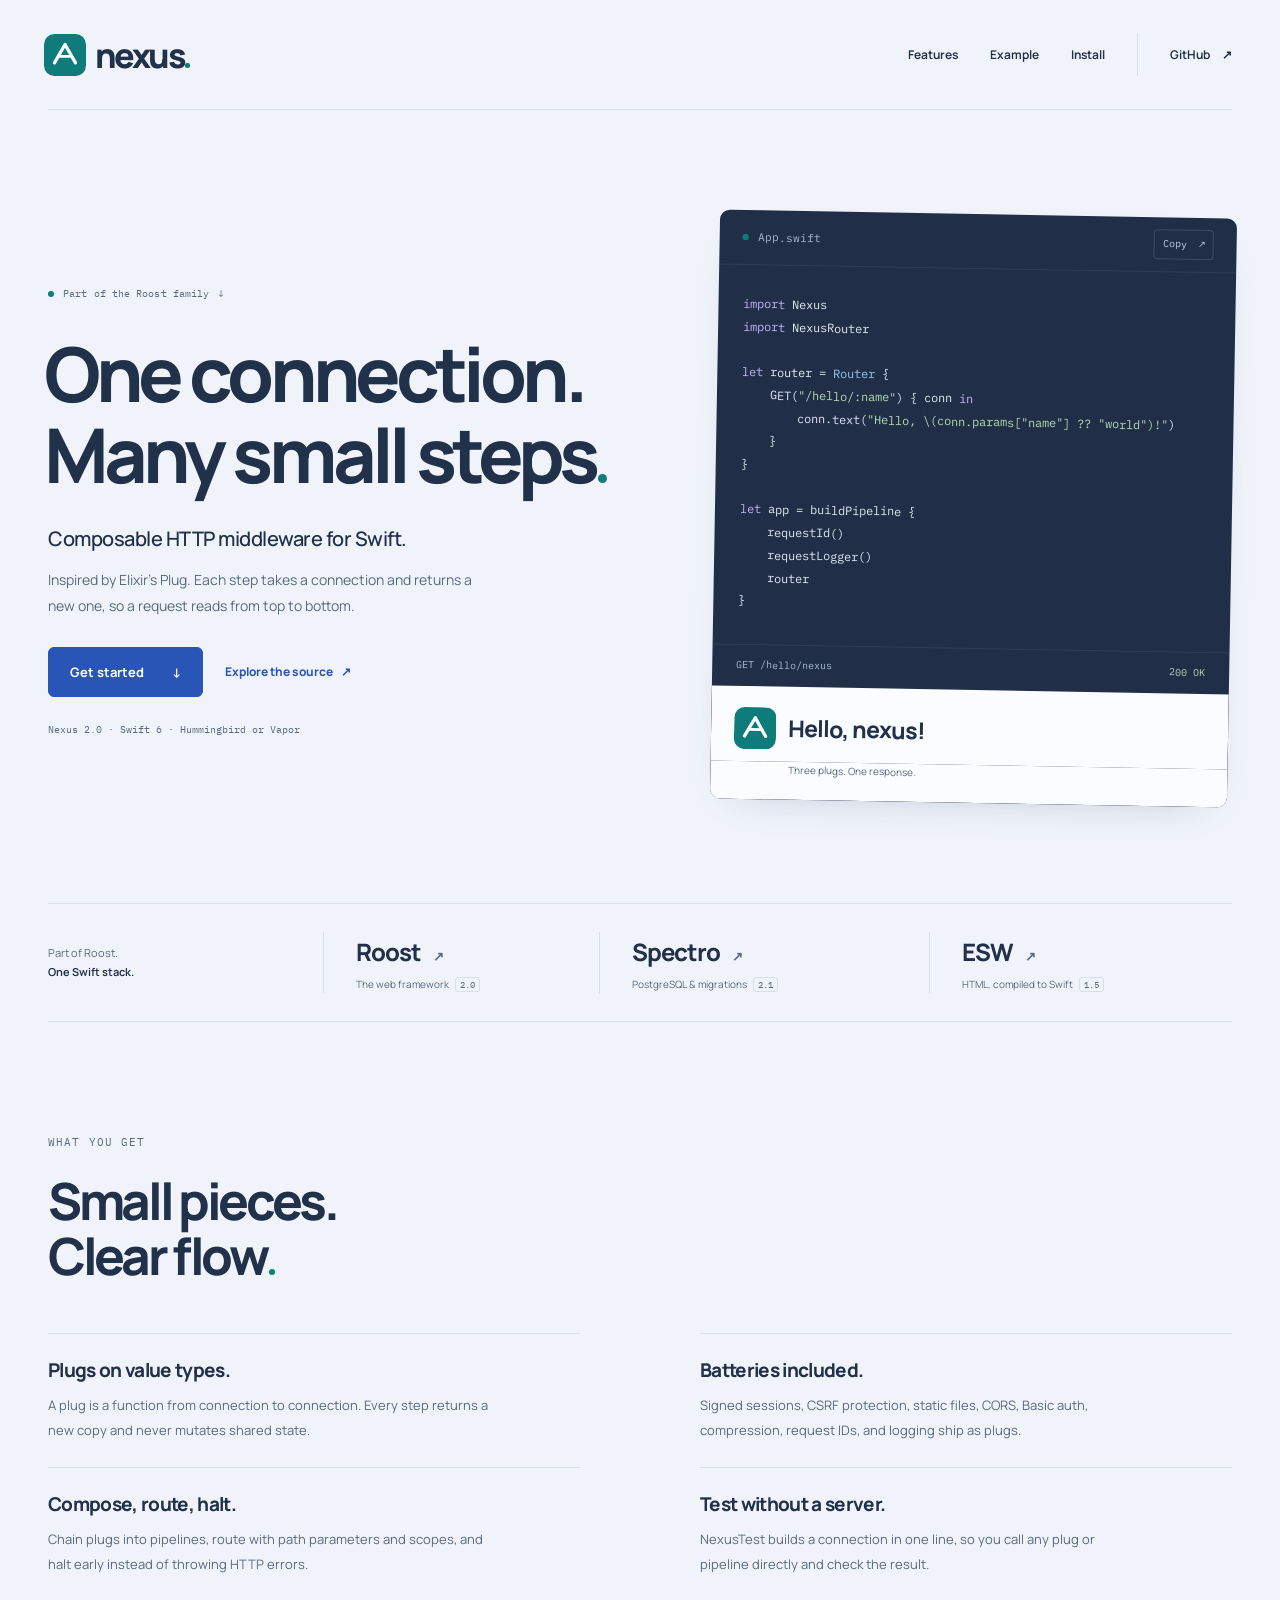
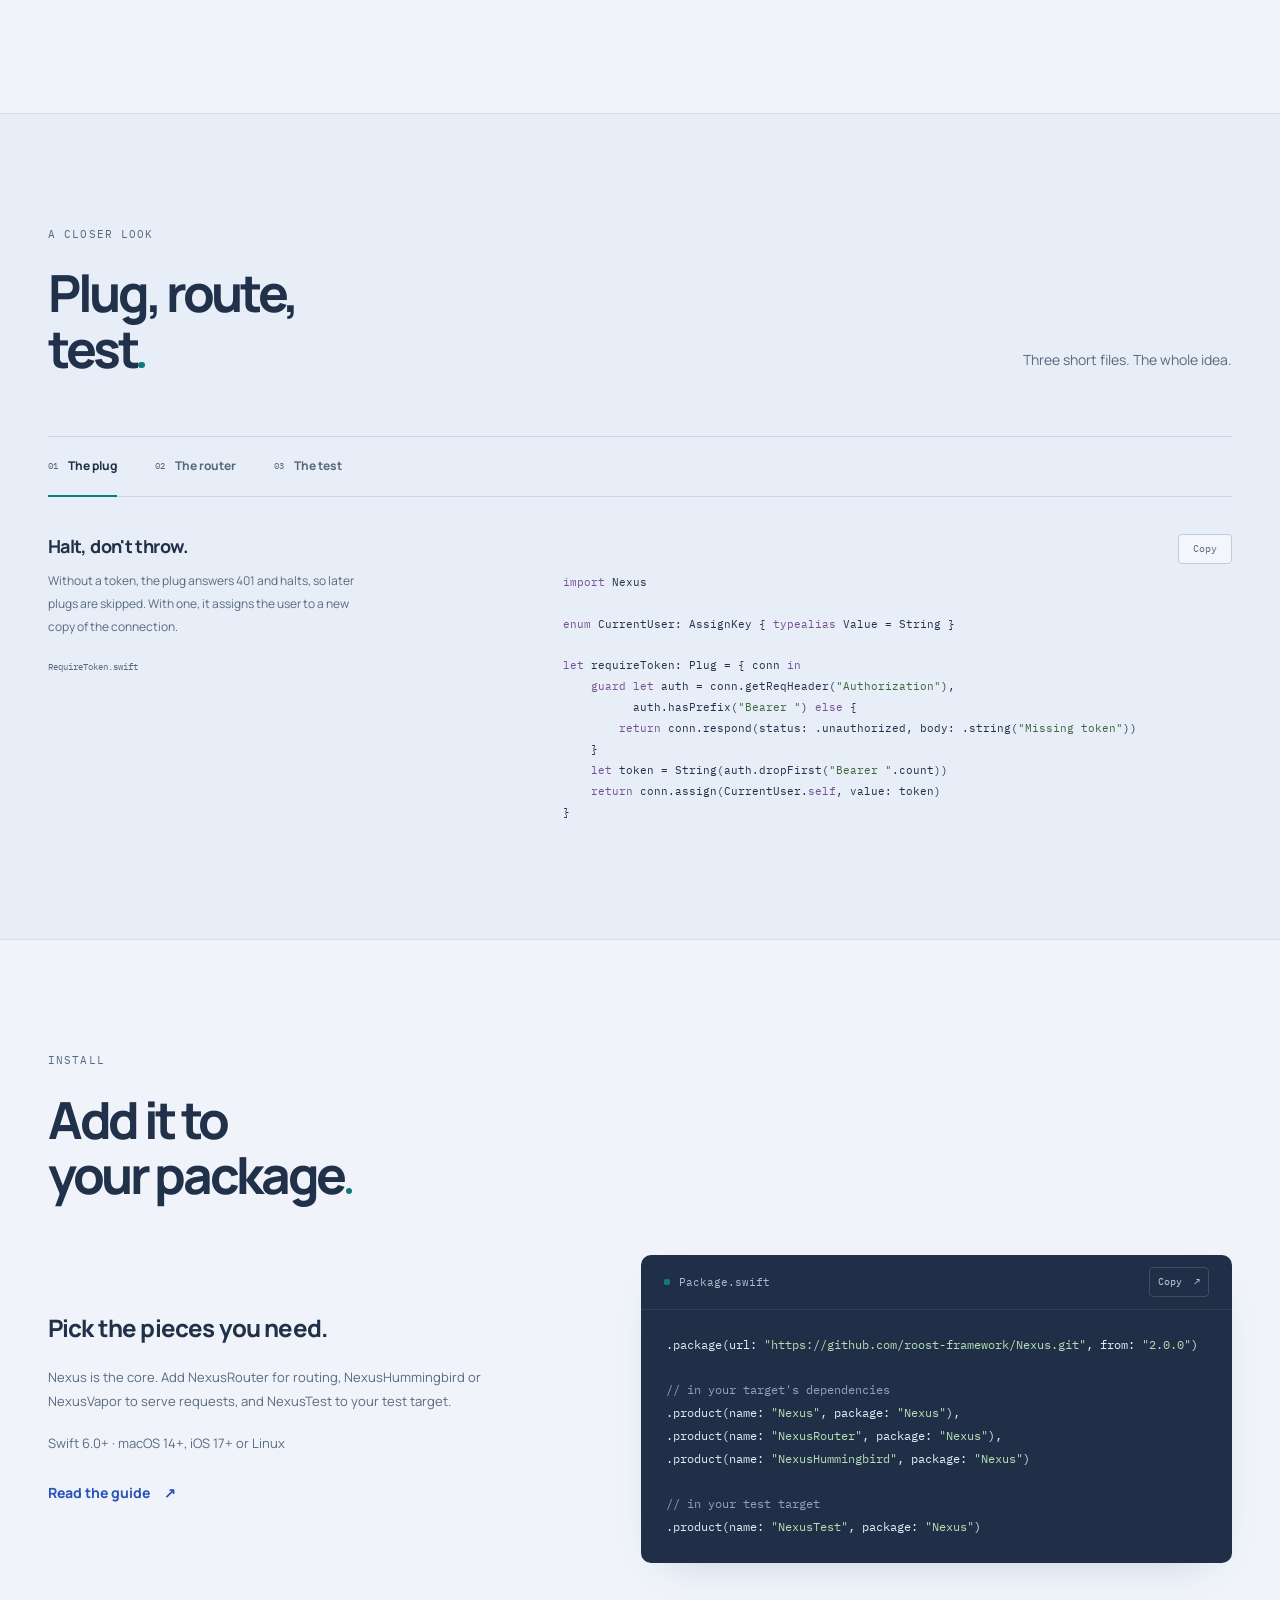
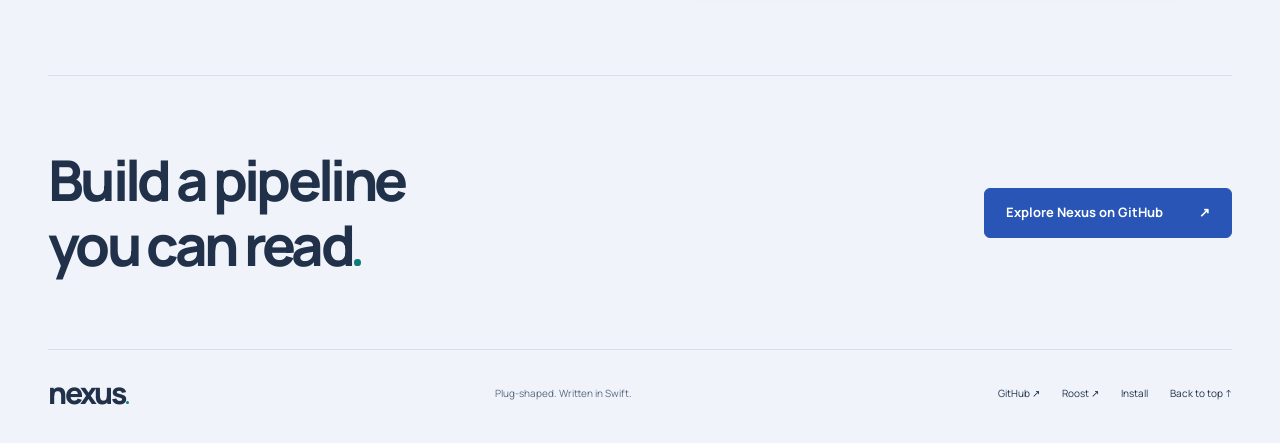
==== website/index.html @ 9f1c55c7 "docs: add the Nexus website in the Roost style" ====
<!doctype html>
<html lang="en">
  <head>
    <meta charset="utf-8" />
    <meta name="viewport" content="width=device-width, initial-scale=1" />
    <meta name="theme-color" content="#f0f4fa" />
    <meta
      name="description"
      content="Nexus is a composable HTTP middleware pipeline for Swift, inspired by Elixir's Plug: value-type connections, routing, built-in plugs, and tests without a server. Part of the Roost family."
    />
    <title>Nexus. — One connection. Many small steps.</title>
    <link rel="canonical" href="https://roost-framework.github.io/Nexus/" />
    <meta property="og:type" content="website" />
    <meta property="og:title" content="Nexus. — One connection. Many small steps." />
    <meta
      property="og:description"
      content="Composable HTTP middleware for Swift, inspired by Elixir's Plug."
    />
    <meta property="og:url" content="https://roost-framework.github.io/Nexus/" />
    <meta name="twitter:card" content="summary" />
    <link rel="icon" type="image/svg+xml" href="assets/mark.svg" />
    <link
      rel="preload"
      href="assets/fonts/manrope.ttf"
      as="font"
      type="font/ttf"
      crossorigin
    />
    <link rel="stylesheet" href="style.css" />
    <script src="script.js" defer></script>
  </head>
  <body>
    <a class="skip-link" href="#main">Skip to content</a>
    <header class="site-header wrap">
      <a class="brand" href="./" aria-label="Nexus home"
        ><img src="assets/mark.svg" width="42" height="42" alt="" /><span
          >nexus<span class="accent">.</span></span
        ></a
      >
      <nav aria-label="Main navigation">
        <a href="#features">Features</a>
        <a href="#example">Example</a>
        <a href="#install">Install</a>
        <a class="nav-github" href="https://github.com/roost-framework/Nexus"
          >GitHub <span aria-hidden="true">↗</span></a
        >
      </nav>
    </header>
    <main id="main">
      <section class="hero wrap" aria-labelledby="hero-title">
        <div class="hero-copy">
          <a class="development" href="#family"
            ><span class="status-dot" aria-hidden="true"></span> Part of the
            Roost family <span aria-hidden="true">↓</span></a
          >
          <h1 id="hero-title">
            One connection.<br />Many small steps<span class="accent">.</span>
          </h1>
          <p class="hero-description">Composable HTTP middleware for Swift.</p>
          <p class="hero-detail">
            Inspired by Elixir's Plug. Each step takes a connection and returns
            a new one, so a request reads from top to bottom.
          </p>
          <div class="hero-actions">
            <a class="button" href="#install"
              >Get started <span aria-hidden="true">↓</span></a
            >
            <a class="text-link" href="https://github.com/roost-framework/Nexus"
              >Explore the source <span aria-hidden="true">↗</span></a
            >
          </div>
          <p class="hero-note">Nexus 2.0 · Swift 6 · Hummingbird or Vapor</p>
        </div>
        <div class="hello-window code-window">
          <div class="window-bar">
            <span
              ><span class="file-dot" aria-hidden="true"></span> App.swift</span
            ><button
              class="copy-button"
              data-copy="hero-code"
              hidden
              aria-label="Copy the Nexus pipeline example"
            >
              Copy <span aria-hidden="true">↗</span>
            </button>
          </div>
          <pre
            tabindex="0"
            aria-label="A Nexus pipeline with a router"
          ><code id="hero-code"><span class="syn-key">import</span> Nexus
<span class="syn-key">import</span> NexusRouter

<span class="syn-key">let</span> router = <span class="syn-type">Router</span> {
    <span class="syn-call">GET</span>(<span class="syn-string">"/hello/:name"</span>) { conn <span class="syn-key">in</span>
        conn.<span class="syn-call">text</span>(<span class="syn-string">"Hello, \(conn.params["name"] ?? "world")!"</span>)
    }
}

<span class="syn-key">let</span> app = <span class="syn-call">buildPipeline</span> {
    <span class="syn-call">requestId</span>()
    <span class="syn-call">requestLogger</span>()
    router
}</code></pre>
          <div class="response-line">
            <span>GET /hello/nexus</span><span class="response-status">200 OK</span>
          </div>
          <div class="hello-result">
            <img src="assets/mark.svg" width="42" height="42" alt="" /><span
              >Hello, nexus!</span
            >
          </div>
          <p class="window-caption">Three plugs. One response.</p>
        </div>
      </section>
      <section id="family" class="stack-strip wrap" aria-label="The Roost family">
        <p class="stack-intro">
          Part of Roost.<br /><strong>One Swift stack.</strong>
        </p>
        <a href="https://roost-framework.github.io/swift-roost/"
          ><span class="stack-name"
            >Roost <span aria-hidden="true">↗</span></span
          ><span class="stack-detail"
            >The web framework <span class="version">2.0</span></span
          ></a
        >
        <a href="https://roost-framework.github.io/Spectro/"
          ><span class="stack-name"
            >Spectro <span aria-hidden="true">↗</span></span
          ><span class="stack-detail"
            >PostgreSQL &amp; migrations <span class="version">2.1</span></span
          ></a
        >
        <a href="https://roost-framework.github.io/ESW/"
          ><span class="stack-name">ESW <span aria-hidden="true">↗</span></span
          ><span class="stack-detail"
            >HTML, compiled to Swift <span class="version">1.5</span></span
          ></a
        >
      </section>
      <section
        id="features"
        class="framework-section wrap section-space"
        aria-labelledby="features-title"
      >
        <div class="section-heading">
          <p class="eyebrow">WHAT YOU GET</p>
          <h2 id="features-title">
            Small pieces.<br />Clear flow<span class="accent">.</span>
          </h2>
        </div>
        <div class="framework-content">
          <div class="principles">
            <article>
              <h3>Plugs on value types.</h3>
              <p>
                A plug is a function from connection to connection. Every step
                returns a new copy and never mutates shared state.
              </p>
            </article>
            <article>
              <h3>Compose, route, halt.</h3>
              <p>
                Chain plugs into pipelines, route with path parameters and
                scopes, and halt early instead of throwing HTTP errors.
              </p>
            </article>
          </div>
          <div class="principles">
            <article>
              <h3>Batteries included.</h3>
              <p>
                Signed sessions, CSRF protection, static files, CORS, Basic
                auth, compression, request IDs, and logging ship as plugs.
              </p>
            </article>
            <article>
              <h3>Test without a server.</h3>
              <p>
                NexusTest builds a connection in one line, so you call any plug
                or pipeline directly and check the result.
              </p>
            </article>
          </div>
        </div>
      </section>
      <section
        id="example"
        class="workflow-section section-space"
        aria-labelledby="example-title"
      >
        <div class="wrap">
          <div class="section-heading heading-row">
            <div>
              <p class="eyebrow">A CLOSER LOOK</p>
              <h2 id="example-title">
                Plug, route,<br />test<span class="accent">.</span>
              </h2>
            </div>
            <p>Three short files. The whole idea.</p>
          </div>
          <div class="code-tour">
            <div class="tour-tabs" aria-label="Explore Nexus code">
              <a class="tour-tab" href="#plug-panel" data-panel="plug-panel"
                ><span>01</span> The plug</a
              >
              <a class="tour-tab" href="#router-panel" data-panel="router-panel"
                ><span>02</span> The router</a
              >
              <a class="tour-tab" href="#test-panel" data-panel="test-panel"
                ><span>03</span> The test</a
              >
            </div>
            <section id="plug-panel" class="tour-panel">
              <div class="tour-explanation">
                <h3>Halt, don't throw.</h3>
                <p>
                  Without a token, the plug answers 401 and halts, so later
                  plugs are skipped. With one, it assigns the user to a new
                  copy of the connection.
                </p>
                <span class="source-label">RequireToken.swift</span>
              </div>
              <div class="tour-code">
                <button
                  class="copy-button light-copy"
                  data-copy="plug-code"
                  hidden
                  aria-label="Copy plug example"
                >
                  Copy
                </button>
                <pre tabindex="0"><code id="plug-code"><span class="light-key">import</span> Nexus

<span class="light-key">enum</span> CurrentUser: AssignKey { <span class="light-key">typealias</span> Value = String }

<span class="light-key">let</span> requireToken: Plug = { conn <span class="light-key">in</span>
    <span class="light-key">guard let</span> auth = conn.getReqHeader(<span class="light-string">"Authorization"</span>),
          auth.hasPrefix(<span class="light-string">"Bearer "</span>) <span class="light-key">else</span> {
        <span class="light-key">return</span> conn.respond(status: .unauthorized, body: .string(<span class="light-string">"Missing token"</span>))
    }
    <span class="light-key">let</span> token = String(auth.dropFirst(<span class="light-string">"Bearer "</span>.count))
    <span class="light-key">return</span> conn.assign(CurrentUser.<span class="light-key">self</span>, value: token)
}</code></pre>
              </div>
            </section>
            <section id="router-panel" class="tour-panel">
              <div class="tour-explanation">
                <h3>Routes are plugs too.</h3>
                <p>
                  Path parameters arrive on the connection. Scopes run their own
                  plugs first, so the admin routes sit behind Basic auth.
                </p>
                <span class="source-label">API.swift</span>
              </div>
              <div class="tour-code">
                <button
                  class="copy-button light-copy"
                  data-copy="router-code"
                  hidden
                  aria-label="Copy router example"
                >
                  Copy
                </button>
                <pre tabindex="0"><code id="router-code"><span class="light-key">import</span> Nexus
<span class="light-key">import</span> NexusRouter

<span class="light-key">struct</span> User: Encodable, Sendable { <span class="light-key">let</span> id: String; <span class="light-key">let</span> name: String }

<span class="light-key">let</span> api = Router {
    GET(<span class="light-string">"/users/:id"</span>) { conn <span class="light-key">in</span>
        <span class="light-key">let</span> id = conn.params[<span class="light-string">"id"</span>] ?? <span class="light-string">""</span>
        <span class="light-key">return try</span> conn.json(value: User(id: id, name: <span class="light-string">"Ada"</span>))
    }
    scope(<span class="light-string">"/admin"</span>, through: [basicAuth { _, pass <span class="light-key">in</span> pass == <span class="light-string">"s3cret"</span> }]) {
        GET(<span class="light-string">"/stats"</span>) { conn <span class="light-key">in try</span> conn.json(value: [<span class="light-string">"users"</span>: 1]) }
    }
}

<span class="light-key">let</span> app = pipeline([requestId(), requestLogger(), api.asPlug()])</code></pre>
              </div>
            </section>
            <section id="test-panel" class="tour-panel">
              <div class="tour-explanation">
                <h3>No port required.</h3>
                <p>
                  NexusTest builds the connection. Call the plug or the whole
                  app as a function and check what comes back.
                </p>
                <span class="source-label">AppTests.swift</span>
              </div>
              <div class="tour-code">
                <button
                  class="copy-button light-copy"
                  data-copy="test-code"
                  hidden
                  aria-label="Copy test example"
                >
                  Copy
                </button>
                <pre tabindex="0"><code id="test-code"><span class="light-key">import</span> Testing
<span class="light-key">import</span> Nexus
<span class="light-key">import</span> NexusTest

@Test <span class="light-key">func</span> rejectsMissingToken() <span class="light-key">async throws</span> {
    <span class="light-key">let</span> result = <span class="light-key">try await</span> requireToken(TestConnection.build(path: <span class="light-string">"/me"</span>))
    #expect(result.isHalted)
    #expect(result.response.status == .unauthorized)
}

@Test <span class="light-key">func</span> greetsByName() <span class="light-key">async throws</span> {
    <span class="light-key">let</span> result = <span class="light-key">try await</span> app(TestConnection.build(path: <span class="light-string">"/hello/nexus"</span>))
    #expect(result.response.status == .ok)
    #expect(result.requestId != <span class="light-key">nil</span>)
}</code></pre>
              </div>
            </section>
          </div>
        </div>
      </section>
      <section
        id="install"
        class="wrap section-space"
        aria-labelledby="install-title"
      >
        <div class="section-heading">
          <p class="eyebrow">INSTALL</p>
          <h2 id="install-title">
            Add it to<br />your package<span class="accent">.</span>
          </h2>
        </div>
        <div class="workflow-grid">
          <div class="workflow-copy">
            <h3>Pick the pieces you need.</h3>
            <p>
              Nexus is the core. Add NexusRouter for routing, NexusHummingbird
              or NexusVapor to serve requests, and NexusTest to your test
              target.
            </p>
            <p>Swift 6.0+ · macOS 14+, iOS 17+ or Linux</p>
            <a class="text-link" href="https://github.com/roost-framework/Nexus#readme"
              >Read the guide <span aria-hidden="true">↗</span></a
            >
          </div>
          <div class="code-window terminal-window">
            <div class="window-bar">
              <span
                ><span class="file-dot" aria-hidden="true"></span>
                Package.swift</span
              ><button
                class="copy-button"
                data-copy="install-code"
                hidden
                aria-label="Copy package dependency"
              >
                Copy <span aria-hidden="true">↗</span>
              </button>
            </div>
            <pre
              tabindex="0"
              aria-label="Nexus package dependency"
            ><code id="install-code">.<span class="syn-call">package</span>(url: <span class="syn-string">"https://github.com/roost-framework/Nexus.git"</span>, from: <span class="syn-string">"2.0.0"</span>)

<span class="syn-comment">// in your target's dependencies</span>
.<span class="syn-call">product</span>(name: <span class="syn-string">"Nexus"</span>, package: <span class="syn-string">"Nexus"</span>),
.<span class="syn-call">product</span>(name: <span class="syn-string">"NexusRouter"</span>, package: <span class="syn-string">"Nexus"</span>),
.<span class="syn-call">product</span>(name: <span class="syn-string">"NexusHummingbird"</span>, package: <span class="syn-string">"Nexus"</span>)

<span class="syn-comment">// in your test target</span>
.<span class="syn-call">product</span>(name: <span class="syn-string">"NexusTest"</span>, package: <span class="syn-string">"Nexus"</span>)</code></pre>
          </div>
        </div>
      </section>
      <section class="closing wrap" aria-label="Explore Nexus on GitHub">
        <p>Build a pipeline<br />you can read<span class="accent">.</span></p>
        <a class="button" href="https://github.com/roost-framework/Nexus"
          >Explore Nexus on GitHub <span aria-hidden="true">↗</span></a
        >
      </section>
    </main>
    <footer class="site-footer wrap">
      <a class="brand" href="./" aria-label="Nexus home"
        ><span>nexus<span class="accent">.</span></span></a
      >
      <p>Plug-shaped. Written in Swift.</p>
      <div>
        <a href="https://github.com/roost-framework/Nexus">GitHub ↗</a
        ><a href="https://roost-framework.github.io/swift-roost/">Roost ↗</a
        ><a href="#install">Install</a><a href="#main">Back to top ↑</a>
      </div>
    </footer>
    <p
      id="site-announcement"
      class="sr-only"
      role="status"
      aria-live="polite"
    ></p>
  </body>
</html>
---- website/style.css ----
@font-face {
  font-family: Manrope;
  src: url("assets/fonts/manrope.ttf") format("truetype");
  font-style: normal;
  font-weight: 200 800;
  font-display: swap;
}
@font-face {
  font-family: "IBM Plex Mono";
  src: url("assets/fonts/ibm-plex-mono.ttf") format("truetype");
  font-style: normal;
  font-weight: 400;
  font-display: swap;
}
:root {
  --paper: #f0f4fa;
  --surface: #fff;
  --ink: #21314a;
  --muted: #596980;
  --blue: #2855b6;
  --accent: #0e7c7b;
  --line: #d6dfec;
  --code: #202f47;
  --mono: "IBM Plex Mono", monospace;
  --body: Manrope, "Avenir Next", Avenir, sans-serif;
}
* {
  box-sizing: border-box;
}
html {
  scroll-behavior: smooth;
  scroll-padding-top: 32px;
}
body {
  margin: 0;
  background: var(--paper);
  color: var(--ink);
  font-family: var(--body);
  font-size: 16px;
  line-height: 1.65;
  -webkit-font-smoothing: antialiased;
}
::selection {
  background: #0e7c7b33;
}
a {
  color: inherit;
  text-decoration: none;
}
button {
  font: inherit;
}
button,
a {
  -webkit-tap-highlight-color: transparent;
}
button {
  cursor: pointer;
}
button:disabled {
  cursor: default;
}
button {
  color: inherit;
}
img {
  max-width: 100%;
  object-fit: contain;
}
button:focus-visible,
a:focus-visible,
pre:focus-visible {
  outline: 3px solid var(--blue);
  outline-offset: 5px;
}
button:disabled {
  opacity: 1;
}
p,
h1,
h2,
h3,
pre {
  margin: 0;
}
p {
  color: var(--muted);
}
h1,
h2,
h3 {
  font-weight: 750;
}
h1,
h2 {
  letter-spacing: -0.065em;
  line-height: 1.08;
}
h3 {
  letter-spacing: -0.035em;
  line-height: 1.35;
}
.wrap {
  width: min(1200px, calc(100% - 96px));
  margin-inline: auto;
}
.accent {
  color: var(--accent);
}
.section-space {
  padding-block: 112px;
}
.eyebrow {
  font-family: var(--mono);
  font-size: 11px;
  line-height: 1.6;
  letter-spacing: 0.1em;
  color: var(--muted);
  margin-bottom: 22px;
}
.text-link {
  display: inline-flex;
  align-items: center;
  gap: 14px;
  font-size: 14px;
  font-weight: 750;
  color: var(--blue);
  text-underline-offset: 5px;
}
.text-link:hover {
  text-decoration: underline;
}
.text-link span,
.button span {
  transition: transform 0.2s;
}
.text-link:hover span,
.button:hover span {
  transform: translate(2px, -2px);
}
.button {
  display: inline-flex;
  justify-content: center;
  align-items: center;
  gap: 28px;
  min-height: 50px;
  background: var(--blue);
  color: #fff;
  border: 1px solid var(--blue);
  border-radius: 6px;
  padding: 13px 21px;
  font-size: 13px;
  font-weight: 700;
  line-height: 1.6;
  transition:
    background 0.2s,
    transform 0.2s;
}
.button:hover {
  background: #1b4298;
  transform: translateY(-1px);
}
.brand {
  display: inline-flex;
  align-items: center;
  gap: 9px;
  font-size: 34px;
  line-height: 1;
  font-weight: 800;
  letter-spacing: -0.075em;
}
.brand img {
  margin-left: -4px;
}
.site-header {
  display: flex;
  align-items: center;
  justify-content: space-between;
  min-height: 110px;
  border-bottom: 1px solid var(--line);
}
.site-header nav {
  display: flex;
  align-items: center;
  gap: 32px;
  font-size: 12px;
  font-weight: 650;
}
.site-header nav a {
  padding-block: 12px;
}
.site-header nav a:hover {
  color: var(--blue);
}
.nav-github {
  border-left: 1px solid var(--line);
  padding-left: 32px;
}
.nav-github span {
  margin-left: 10px;
}
.hero {
  padding-block: 104px 100px;
  display: grid;
  grid-template-columns: 1.15fr 1fr;
  align-items: center;
  gap: 72px;
}
.development {
  display: inline-flex;
  align-items: center;
  gap: 9px;
  font-family: var(--mono);
  font-size: 10px;
  letter-spacing: 0.01em;
  color: var(--muted);
  margin-bottom: 30px;
}
.development:hover {
  color: var(--blue);
}
.status-dot {
  width: 6px;
  height: 6px;
  border-radius: 50%;
  background: var(--accent);
}
h1 {
  font-size: clamp(54px, 5.9vw, 80px);
  margin-left: -4px;
}
.hero-description {
  font-size: 20px;
  color: var(--ink);
  margin-top: 26px;
  font-weight: 550;
  letter-spacing: -0.025em;
}
.hero-detail {
  max-width: 430px;
  margin-top: 12px;
  font-size: 14px;
  line-height: 1.85;
}
.hero-actions {
  display: flex;
  align-items: center;
  gap: 22px;
  flex-wrap: wrap;
  margin-top: 29px;
}
.hero-actions .text-link {
  font-size: 12px;
  gap: 8px;
}
.hero-note {
  font-family: var(--mono);
  font-size: 10px;
  margin-top: 25px;
  color: var(--muted);
}
.code-window {
  border-radius: 10px;
  background: var(--code);
  color: #e6edf7;
  overflow: hidden;
  box-shadow: 0 16px 45px -28px #253e7055;
}
.hello-window {
  transform: rotate(1deg);
  transition: transform 0.25s;
}
.hello-window:hover {
  transform: rotate(0);
}
.window-bar {
  min-height: 53px;
  display: flex;
  align-items: center;
  justify-content: space-between;
  gap: 10px;
  padding: 12px 23px;
  border-bottom: 1px solid #ffffff13;
  font-family: var(--mono);
  font-size: 11px;
  color: #acbbd2;
}
.window-bar > span {
  display: flex;
  gap: 9px;
  align-items: center;
}
.file-dot {
  width: 6px;
  height: 6px;
  border-radius: 2px;
  background: var(--accent);
}
.copy-button {
  border: 1px solid #ffffff24;
  border-radius: 4px;
  padding: 5px 8px;
  background: transparent;
  color: #c5d1e3;
  font-family: var(--mono);
  font-size: 10px;
  line-height: 1.4;
  min-height: 30px;
  min-width: 54px;
}
.copy-button:hover {
  background: #ffffff0e;
  color: #fff;
}
.copy-button span {
  margin-left: 6px;
}
pre {
  overflow: auto;
  font-family: var(--mono);
  font-size: 12px;
  line-height: 1.9;
  tab-size: 4;
}
pre code {
  font-family: inherit;
}
.code-window pre {
  padding: 28px 25px 32px;
}
.syn-key {
  color: #c6b5fa;
}
.syn-type {
  color: #9ac9f0;
}
.syn-call {
  color: #e0e9f5;
}
.syn-string {
  color: #b6dcb1;
}
.syn-comment {
  color: #8fa2bd;
}
.response-line {
  border-top: 1px solid #ffffff13;
  padding: 12px 24px;
  display: flex;
  justify-content: space-between;
  font-family: var(--mono);
  font-size: 10px;
  color: #aabbd2;
}
.response-status {
  color: #b7d4b5;
}
.hello-result {
  display: flex;
  align-items: center;
  gap: 12px;
  background: #fbfcff;
  color: var(--ink);
  padding: 21px 23px 12px;
  font-size: 23px;
  font-weight: 750;
  letter-spacing: -0.045em;
}
.window-caption {
  background: #fbfcff;
  padding: 0 24px 22px 78px;
  font-size: 10px;
}
.stack-strip {
  display: grid;
  grid-template-columns: 1fr 1fr 1.2fr 1.1fr;
  align-items: center;
  border-block: 1px solid var(--line);
  padding-block: 28px;
}
.stack-intro {
  font-size: 11px;
  line-height: 1.8;
}
.stack-intro strong {
  font-weight: 650;
  color: var(--ink);
}
.stack-strip > a {
  padding-left: 32px;
  border-left: 1px solid var(--line);
}
.stack-name {
  font-size: 24px;
  font-weight: 750;
  letter-spacing: -0.045em;
  display: block;
}
.stack-name > span {
  font-size: 13px;
  margin-left: 8px;
  color: var(--muted);
}
.stack-strip > a:hover .stack-name {
  color: var(--blue);
}
.stack-detail {
  font-size: 10px;
  display: block;
  color: var(--muted);
  margin-top: 4px;
}
.version {
  border: 1px solid var(--line);
  border-radius: 3px;
  font-family: var(--mono);
  font-size: 9px;
  padding: 1px 4px;
  margin-left: 4px;
}
h2 {
  font-size: clamp(36px, 4vw, 53px);
}
.framework-content {
  display: grid;
  grid-template-columns: 1fr 1fr;
  gap: 120px;
  margin-top: 49px;
}
.principles article {
  padding: 24px 0;
  border-top: 1px solid var(--line);
}
.principles h3 {
  font-size: 19px;
  margin-bottom: 10px;
}
.principles p {
  font-size: 13px;
  max-width: 440px;
  line-height: 1.9;
}
.workflow-section {
  background: #e8eef7;
  border-block: 1px solid var(--line);
}
.heading-row {
  display: flex;
  align-items: end;
  justify-content: space-between;
  gap: 30px;
}
.heading-row > p {
  font-size: 14px;
  line-height: 1.8;
  max-width: 320px;
  padding-bottom: 4px;
}
.workflow-grid {
  display: grid;
  grid-template-columns: 1fr 1.2fr;
  gap: 100px;
  align-items: center;
  margin-top: 52px;
}
.workflow-copy h3 {
  font-size: 24px;
  max-width: 280px;
  margin-bottom: 20px;
}
.workflow-copy p {
  font-size: 13px;
  line-height: 1.9;
  margin-bottom: 17px;
}
.workflow-copy .text-link {
  margin-top: 8px;
}
.terminal-window pre {
  font-size: 12px;
  padding-block: 24px;
}
.code-tour {
  margin-top: 60px;
  border-top: 1px solid #cbd6e6;
}
.tour-tabs {
  display: flex;
  gap: 38px;
  border-bottom: 1px solid #cbd6e6;
}
.tour-tab {
  display: flex;
  align-items: center;
  gap: 10px;
  font-size: 12px;
  padding: 19px 0;
  font-weight: 750;
  border-bottom: 2px solid transparent;
  margin-bottom: -1px;
}
.tour-tab span {
  font: 9px var(--mono);
  color: var(--muted);
}
.tour-tab[aria-selected="true"] {
  border-color: var(--accent);
  color: var(--ink);
}
.tour-tab[aria-selected="false"] {
  color: var(--muted);
}
.tour-tab:hover {
  color: var(--blue);
}
.tour-panel {
  display: grid;
  grid-template-columns: 0.8fr 1.2fr;
  gap: 60px;
  padding-top: 37px;
}
.tour-explanation h3 {
  font-size: 18px;
  max-width: 300px;
}
.tour-explanation p {
  font-size: 12px;
  line-height: 1.9;
  max-width: 310px;
  margin-top: 12px;
}
.source-label {
  font: 9px var(--mono);
  color: var(--muted);
  display: block;
  margin-top: 23px;
}
.tour-code {
  position: relative;
  padding-top: 33px;
  min-width: 0;
}
.tour-code pre {
  font-size: 11px;
  line-height: 1.9;
  padding: 5px;
}
.light-copy {
  position: absolute;
  right: 0;
  top: 0;
  border-color: #bccbe0;
  color: var(--muted);
  background: #f3f6fa;
}
.light-copy:hover {
  color: var(--ink);
  background: #fff;
}
.light-key {
  color: #765093;
}
.light-string {
  color: #3c663c;
}
.closing {
  border-top: 1px solid var(--line);
  display: flex;
  justify-content: space-between;
  align-items: center;
  padding-block: 72px;
  gap: 40px;
}
.closing > p {
  color: var(--ink);
  font-size: clamp(36px, 4.4vw, 58px);
  line-height: 1.15;
  font-weight: 750;
  letter-spacing: -0.065em;
}
.closing .button {
  gap: 36px;
}
.site-footer {
  border-top: 1px solid var(--line);
  padding-block: 28px 35px;
  display: flex;
  align-items: center;
  justify-content: space-between;
  gap: 20px;
}
.site-footer .brand {
  font-size: 30px;
}
.site-footer > p {
  font-size: 10px;
}
.site-footer > div {
  display: flex;
  gap: 22px;
  font-size: 10px;
}
.site-footer > div a:hover {
  color: var(--blue);
}
.skip-link {
  position: fixed;
  z-index: 10;
  top: -70px;
  left: 20px;
  background: var(--blue);
  color: #fff;
  padding: 10px 20px;
}
.skip-link:focus {
  top: 12px;
}
.sr-only {
  position: absolute;
  width: 1px;
  height: 1px;
  padding: 0;
  margin: -1px;
  overflow: hidden;
  clip: rect(0, 0, 0, 0);
  white-space: nowrap;
  border: 0;
}
[hidden] {
  display: none !important;
}
.brand .accent,
h1 .accent,
h2 .accent,
h3 .accent,
.hello-result .accent,
.closing .accent {
  display: inline-block;
  width: 0.12em;
  height: 0.12em;
  margin-left: 0.035em;
  border-radius: 50%;
  background: var(--accent);
  color: transparent;
  line-height: 0;
  letter-spacing: 0;
  vertical-align: baseline;
  overflow: hidden;
}
@media (min-width: 1500px) {
  .hero {
    padding-block: 120px;
  }
  .wrap {
    width: min(1280px, calc(100% - 120px));
  }
  h1 {
    font-size: 86px;
  }
  .hero-detail {
    font-size: 15px;
  }
  .code-window pre {
    font-size: 13px;
  }
  .hello-window {
    max-width: 530px;
  }
  .hero {
    gap: 92px;
  }
}
@media (max-width: 1100px) {
  .wrap {
    width: calc(100% - 64px);
  }
  .hero {
    gap: 35px;
  }
  .hero-actions {
    gap: 18px;
  }
  .hero h1 {
    font-size: 62px;
  }
  .hero-description {
    font-size: 18px;
  }
  .hello-window pre {
    font-size: 10px;
    padding-inline: 20px;
  }
  .hero-detail {
    font-size: 13px;
  }
  .framework-content {
    gap: 55px;
  }
  .workflow-grid {
    gap: 60px;
  }
  .tour-panel {
    gap: 35px;
  }
  .tour-code pre {
    font-size: 10px;
  }
  .site-header nav {
    gap: 23px;
  }
  .stack-detail {
    font-size: 9px;
  }
  .stack-strip > a {
    padding-left: 24px;
  }
}
@media (max-width: 820px) {
  .site-header {
    min-height: 88px;
  }
  .brand {
    font-size: 30px;
  }
  .brand img {
    width: 36px;
    height: 36px;
  }
  .site-header nav {
    gap: 18px;
    font-size: 10px;
  }
  .nav-github {
    padding-left: 18px;
  }
  .hero {
    padding-block: 70px;
    gap: 40px;
    grid-template-columns: 1fr;
  }
  .hero-copy {
    max-width: 580px;
  }
  .hero h1 {
    font-size: 70px;
  }
  .hero-detail {
    max-width: 460px;
    font-size: 14px;
  }
  .hero-description {
    font-size: 21px;
  }
  .hello-window {
    width: 100%;
    max-width: 570px;
    justify-self: center;
    transform: none;
    margin-top: 10px;
  }
  .hello-window pre {
    font-size: 13px;
    padding-inline: 25px;
  }
  .stack-strip {
    grid-template-columns: repeat(3, 1fr);
    gap: 20px;
  }
  .stack-intro {
    grid-column: 1/-1;
  }
  .stack-intro br {
    display: none;
  }
  .stack-intro strong {
    margin-left: 5px;
  }
  .stack-strip > a:first-of-type {
    border-left: 0;
    padding-left: 0;
  }
  .stack-name {
    font-size: 21px;
  }
  .stack-detail {
    font-size: 9px;
  }
  .section-space {
    padding-block: 80px;
  }
  .framework-content {
    gap: 25px;
    grid-template-columns: 1fr 1fr;
  }
  .framework-content {
    gap: 55px;
  }
  .heading-row > p {
    font-size: 12px;
  }
  .workflow-grid {
    gap: 35px;
    grid-template-columns: 1fr 1.3fr;
  }
  .terminal-window pre {
    font-size: 10px;
    padding-inline: 20px;
  }
  .workflow-copy h3 {
    font-size: 21px;
  }
  .workflow-copy p {
    font-size: 12px;
  }
  .tour-panel {
    grid-template-columns: 1fr;
    gap: 15px;
  }
  .tour-explanation p {
    max-width: 500px;
  }
  .tour-code pre {
    font-size: 12px;
  }
  .tour-code {
    min-height: 205px;
  }
  .site-footer {
    flex-wrap: wrap;
  }
  .site-footer > p {
    margin-right: auto;
  }
  .site-footer > div {
    width: 100%;
    justify-content: flex-end;
  }
  .closing > p {
    font-size: 42px;
  }
  .closing .button {
    gap: 18px;
    font-size: 11px;
  }
}
@media (max-width: 560px) {
  html {
    scroll-padding-top: 20px;
  }
  .wrap {
    width: calc(100% - 40px);
  }
  .site-header {
    min-height: 80px;
    gap: 12px;
    flex-wrap: wrap;
    padding-block: 16px;
  }
  .site-header .brand {
    font-size: 28px;
  }
  .site-header .brand img {
    width: 32px;
    height: 32px;
  }
  .site-header nav {
    gap: 18px;
  }
  .site-header nav a:not(.nav-github) {
    display: none;
  }
  .site-header nav .nav-github {
    padding: 8px 0;
    border: 0;
    font-size: 12px;
  }
  .hero {
    padding-block: 55px 50px;
    gap: 32px;
  }
  .development {
    font-size: 9px;
    margin-bottom: 26px;
    gap: 7px;
  }
  .hero h1 {
    font-size: clamp(43px, 11.8vw, 64px);
    letter-spacing: -0.06em;
    margin-left: -2px;
  }
  .hero-description {
    font-size: 18px;
    margin-top: 24px;
  }
  .hero-detail {
    font-size: 13px;
    line-height: 1.85;
    margin-top: 11px;
  }
  .hero-actions {
    gap: 17px;
    margin-top: 24px;
  }
  .hero-actions .button {
    font-size: 11px;
    gap: 18px;
    padding-inline: 17px;
    min-height: 46px;
  }
  .hero-actions .text-link {
    font-size: 11px;
  }
  .hero-note {
    font-size: 9px;
    line-height: 1.8;
    margin-top: 20px;
  }
  .hello-window {
    margin-top: 6px;
    border-radius: 8px;
  }
  .hello-window pre {
    font-size: clamp(9px, 2.65vw, 12px);
    padding: 22px 18px 26px;
  }
  .window-bar {
    padding: 11px 18px;
    min-height: 46px;
  }
  .hello-result {
    padding: 19px 18px 9px;
    font-size: 21px;
  }
  .window-caption {
    padding: 0 18px 20px 73px;
  }
  .response-line {
    padding-inline: 18px;
  }
  .stack-strip {
    gap: 18px 12px;
    padding-block: 23px;
  }
  .stack-intro {
    font-size: 10px;
  }
  .stack-strip > a {
    padding-left: 12px;
  }
  .stack-name {
    font-size: 19px;
  }
  .stack-name > span {
    font-size: 10px;
    margin-left: 2px;
  }
  .stack-detail {
    font-size: 8px;
    line-height: 1.8;
  }
  .version {
    display: none;
  }
  .section-space {
    padding-block: 64px;
  }
  .eyebrow {
    font-size: 9px;
    letter-spacing: 0.07em;
    margin-bottom: 18px;
  }
  h2 {
    font-size: 38px;
  }
  .framework-content {
    grid-template-columns: 1fr;
    gap: 35px;
    margin-top: 32px;
  }
  .principles h3 {
    font-size: 18px;
  }
  .principles p {
    font-size: 12px;
  }
  .principles article {
    padding-block: 22px;
  }
  .heading-row {
    display: block;
  }
  .heading-row > p {
    margin-top: 20px;
    font-size: 13px;
  }
  .heading-row > p br {
    display: none;
  }
  .workflow-grid {
    grid-template-columns: 1fr;
    gap: 30px;
    margin-top: 32px;
  }
  .workflow-copy h3 {
    max-width: 100%;
    font-size: 22px;
  }
  .workflow-copy p {
    font-size: 12px;
  }
  .terminal-window pre {
    font-size: 11px;
    padding-inline: 20px;
  }
  .tour-tabs {
    gap: 22px;
    justify-content: space-between;
  }
  .tour-tab {
    font-size: 10px;
    gap: 7px;
    padding-block: 17px;
  }
  .tour-tab span {
    display: none;
  }
  .code-tour {
    margin-top: 39px;
  }
  .tour-panel {
    padding-top: 27px;
    gap: 10px;
  }
  .tour-explanation h3 {
    font-size: 18px;
    max-width: 100%;
  }
  .tour-explanation p {
    font-size: 12px;
  }
  .tour-code pre {
    font-size: 10px;
  }
  .tour-code {
    min-height: 185px;
  }
  .source-label {
    font-size: 9px;
    margin-top: 16px;
  }
  .closing {
    padding-block: 49px;
    align-items: start;
    flex-direction: column;
    gap: 26px;
  }
  .closing > p {
    font-size: 39px;
  }
  .closing .button {
    font-size: 12px;
    gap: 35px;
  }
  .site-footer {
    padding-block: 26px;
    gap: 18px;
  }
  .site-footer > p {
    font-size: 8px;
    margin: 0 0 0 auto;
  }
  .site-footer > div {
    justify-content: flex-start;
    font-size: 10px;
    gap: 25px;
  }
  .site-footer .brand {
    font-size: 28px;
  }
}
@media (prefers-reduced-motion: reduce) {
  html {
    scroll-behavior: auto;
  }
  *,
  *::before,
  *::after {
    animation: none !important;
    transition: none !important;
  }
  .hello-window {
    transform: none;
  }
}
.terminal-window + .terminal-window {
  margin-top: 16px;
}
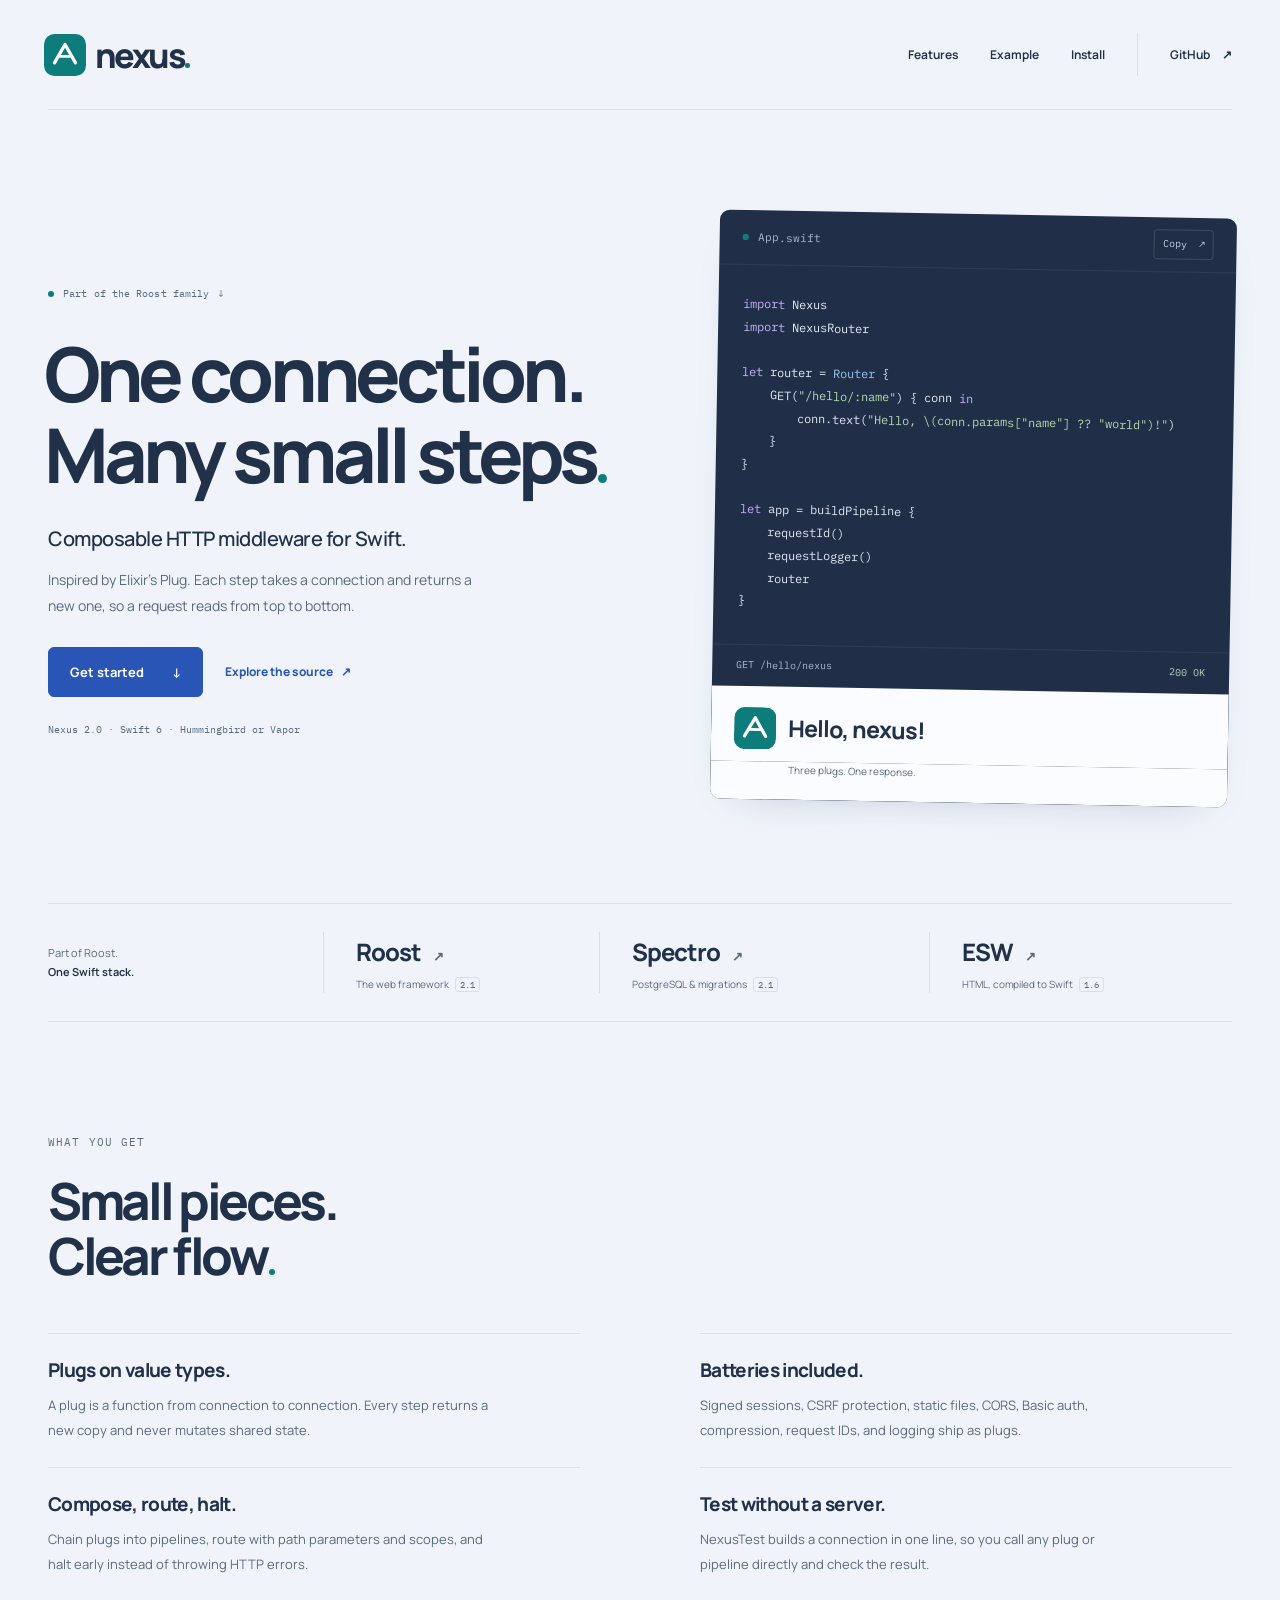
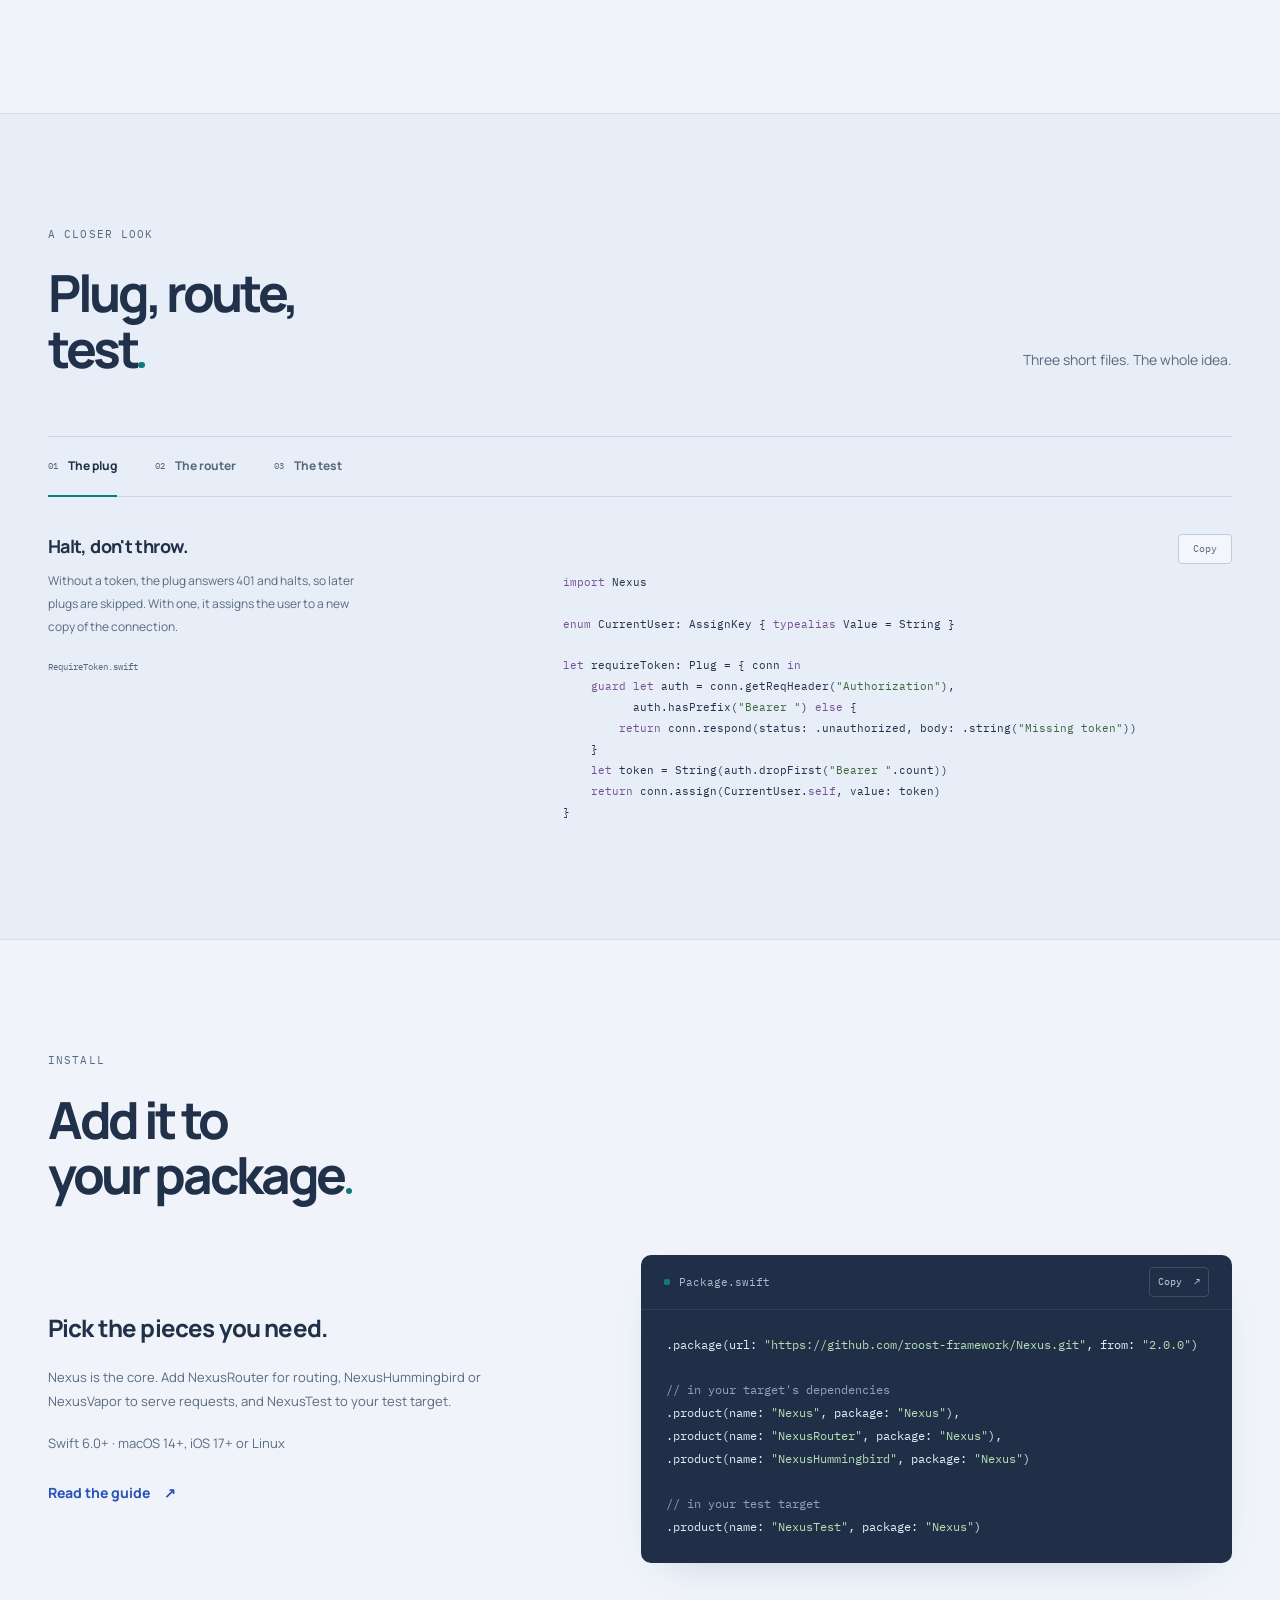
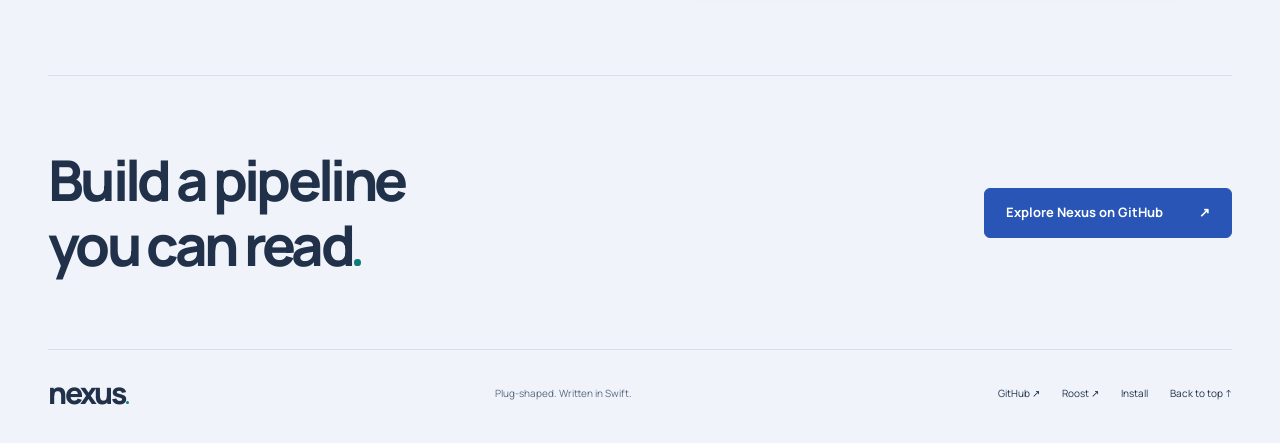
==== commit fff6dc0e: "docs: show Roost 2.1 and ESW 1.6 in the stack strip" ====
--- a/website/index.html
+++ b/website/index.html
@@ -120,7 +120,7 @@
           ><span class="stack-name"
             >Roost <span aria-hidden="true">↗</span></span
           ><span class="stack-detail"
-            >The web framework <span class="version">2.0</span></span
+            >The web framework <span class="version">2.1</span></span
           ></a
         >
         <a href="https://roost-framework.github.io/Spectro/"
@@ -133,7 +133,7 @@
         <a href="https://roost-framework.github.io/ESW/"
           ><span class="stack-name">ESW <span aria-hidden="true">↗</span></span
           ><span class="stack-detail"
-            >HTML, compiled to Swift <span class="version">1.5</span></span
+            >HTML, compiled to Swift <span class="version">1.6</span></span
           ></a
         >
       </section>
@@ -307,8 +307,8 @@
     #expect(result.response.status == .unauthorized)
 }
 
-@Test <span class="light-key">func</span> greetsByName() <span class="light-key">async throws</span> {
-    <span class="light-key">let</span> result = <span class="light-key">try await</span> app(TestConnection.build(path: <span class="light-string">"/hello/nexus"</span>))
+@Test <span class="light-key">func</span> findsUser() <span class="light-key">async throws</span> {
+    <span class="light-key">let</span> result = <span class="light-key">try await</span> app(TestConnection.build(path: <span class="light-string">"/users/42"</span>))
     #expect(result.response.status == .ok)
     #expect(result.requestId != <span class="light-key">nil</span>)
 }</code></pre>
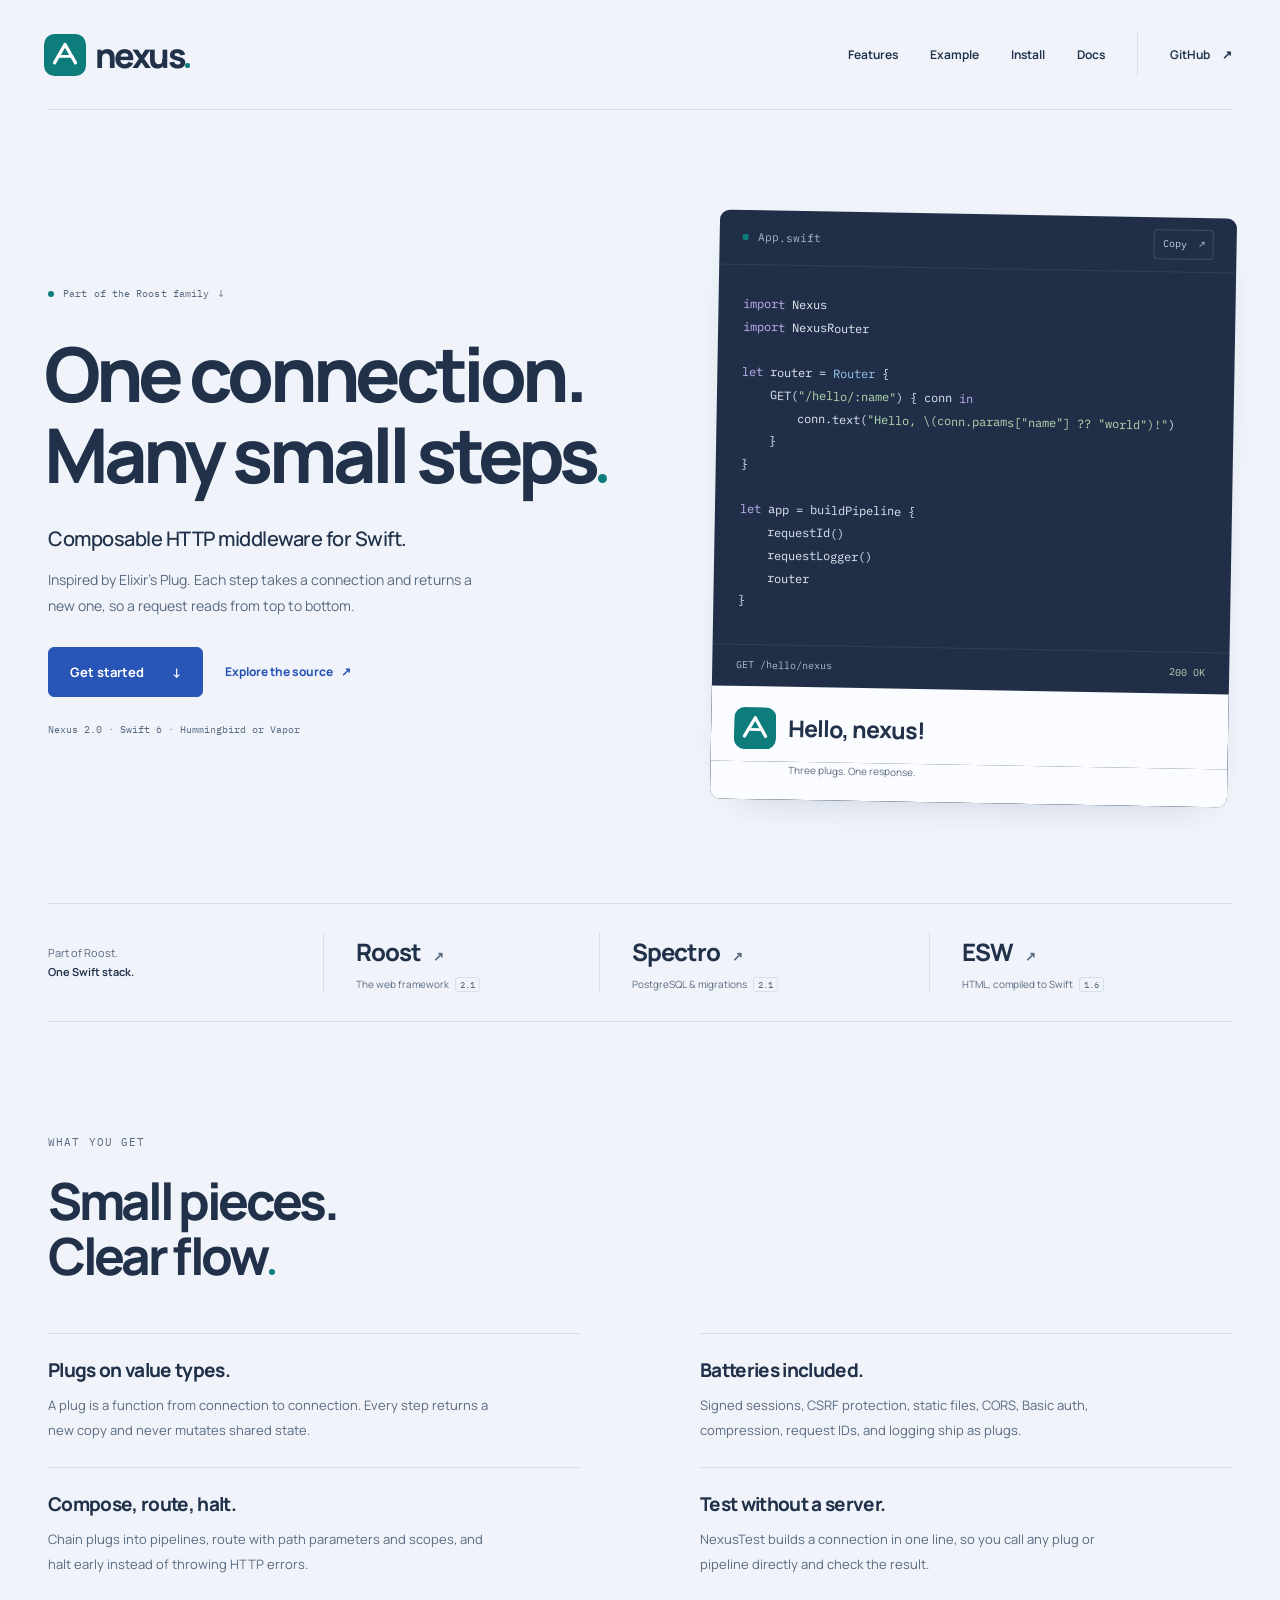
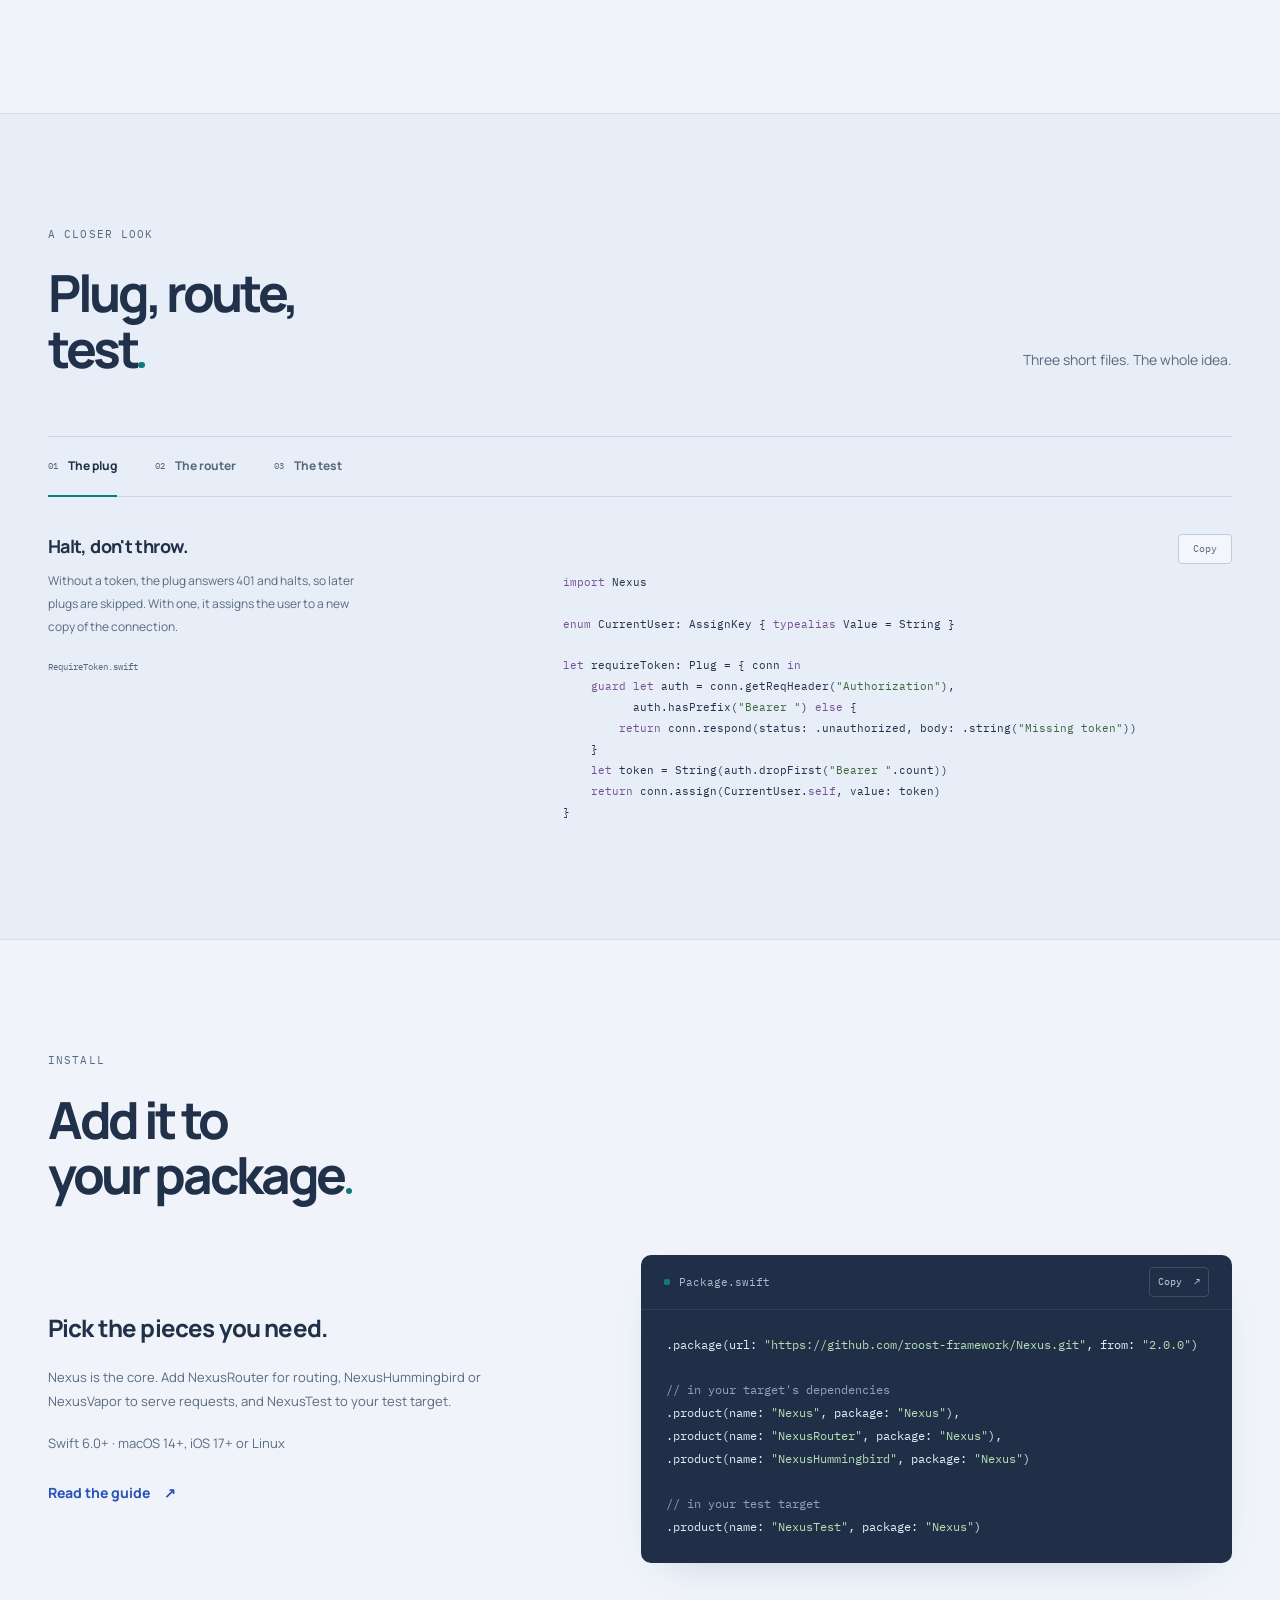
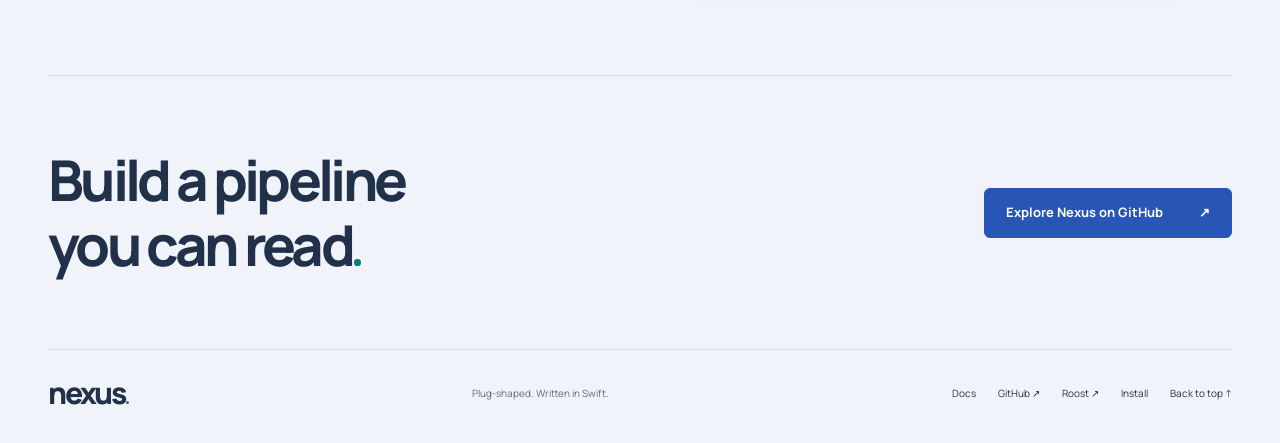
==== commit 0f021252: "feat: publish each release's documentation on the website The website deployed only its landing page" ====
--- a/website/index.html
+++ b/website/index.html
@@ -41,6 +41,7 @@
         <a href="#features">Features</a>
         <a href="#example">Example</a>
         <a href="#install">Install</a>
+        <a href="https://roost-framework.github.io/Nexus/docs/">Docs</a>
         <a class="nav-github" href="https://github.com/roost-framework/Nexus"
           >GitHub <span aria-hidden="true">↗</span></a
         >
@@ -383,7 +384,8 @@
       >
       <p>Plug-shaped. Written in Swift.</p>
       <div>
-        <a href="https://github.com/roost-framework/Nexus">GitHub ↗</a
+        <a href="https://roost-framework.github.io/Nexus/docs/">Docs</a
+        ><a href="https://github.com/roost-framework/Nexus">GitHub ↗</a
         ><a href="https://roost-framework.github.io/swift-roost/">Roost ↗</a
         ><a href="#install">Install</a><a href="#main">Back to top ↑</a>
       </div>
